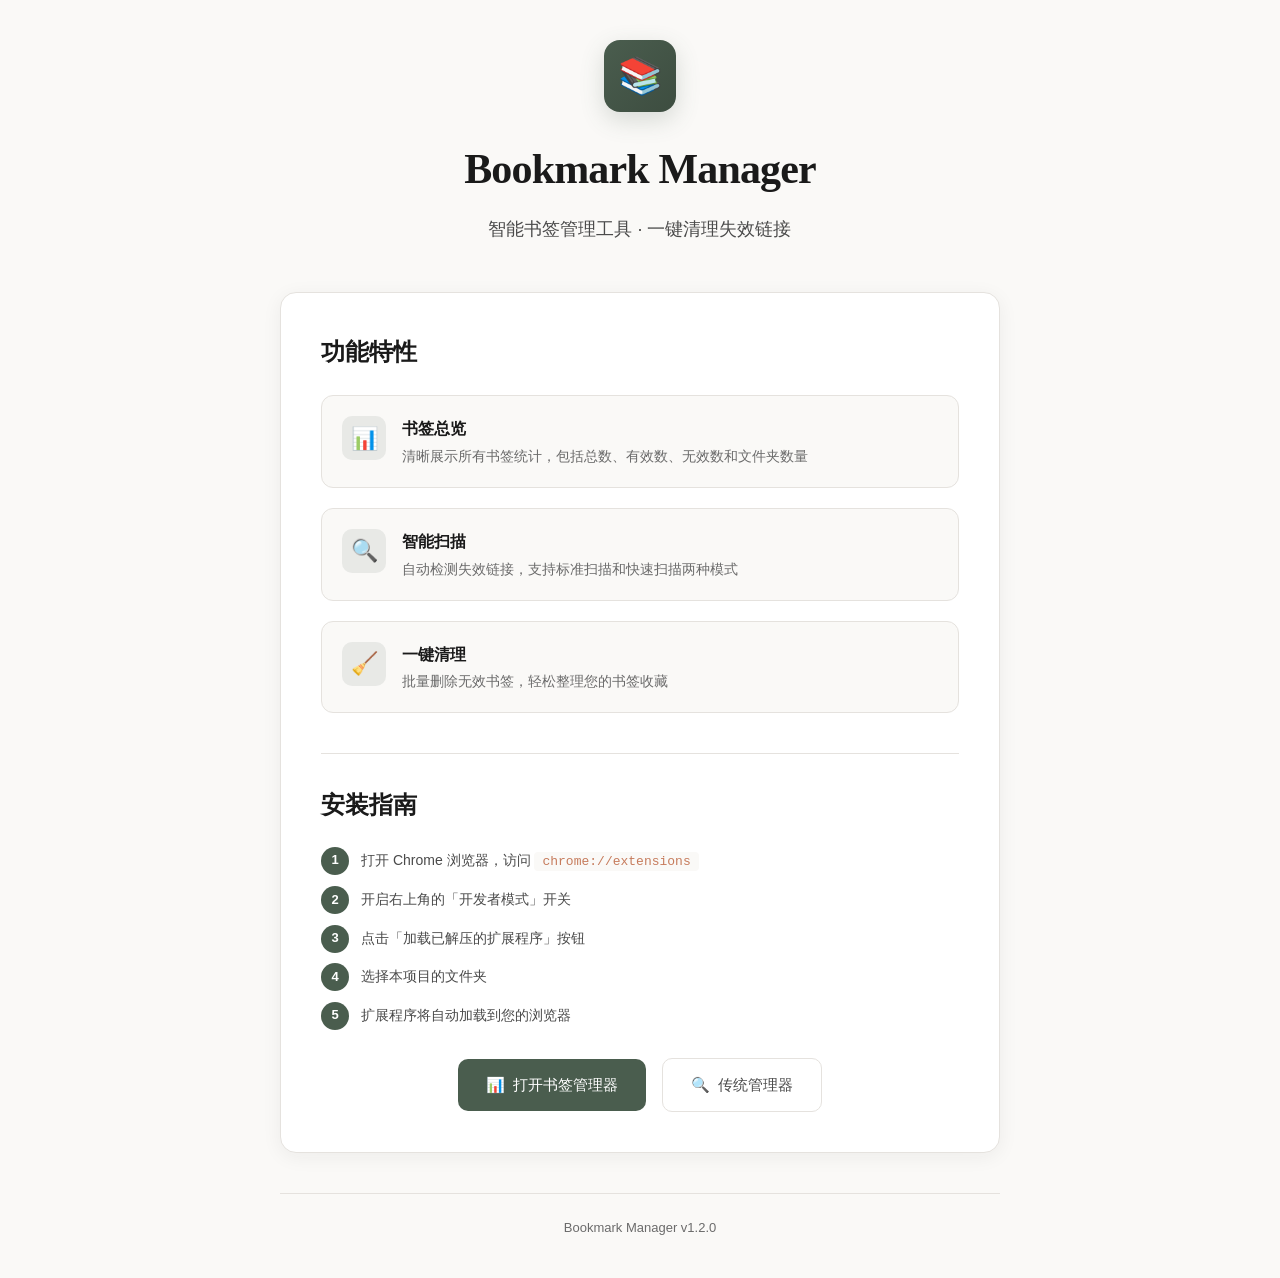
==== index.html @ 670c82a8 "Initial commit" ====
<!DOCTYPE html>
<html lang="zh-CN">
<head>
  <meta charset="UTF-8">
  <meta name="viewport" content="width=device-width, initial-scale=1.0">
  <title>Bookmark Manager - Chrome Extension</title>
  <style>
    :root {
      --color-primary: #4A5D4E;
      --color-accent: #C67B5C;
      --bg-warm: #FAF9F7;
      --bg-card: #FFFFFF;
      --text-primary: #1A1A1A;
      --text-secondary: #4A4A4A;
      --text-muted: #6B6B6B;
      --border-light: #E5E2DE;
      --shadow-md: 0 4px 20px rgba(26, 26, 26, 0.06);
    }
    
    * {
      margin: 0;
      padding: 0;
      box-sizing: border-box;
    }
    
    body {
      font-family: -apple-system, BlinkMacSystemFont, "Segoe UI", "PingFang SC",
        "Hiragino Sans GB", "Microsoft YaHei", "Noto Sans SC", sans-serif;
      background-color: var(--bg-warm);
      color: var(--text-primary);
      line-height: 1.6;
      min-height: 100vh;
      display: flex;
      align-items: center;
      justify-content: center;
      padding: 40px 20px;
    }
    
    .container {
      max-width: 720px;
      width: 100%;
    }
    
    .hero {
      text-align: center;
      margin-bottom: 48px;
    }
    
    .logo {
      width: 72px;
      height: 72px;
      background: linear-gradient(135deg, var(--color-primary), #3d4d40);
      border-radius: 16px;
      display: flex;
      align-items: center;
      justify-content: center;
      margin: 0 auto 24px;
      font-size: 36px;
      box-shadow: 0 8px 24px rgba(74, 93, 78, 0.2);
    }
    
    h1 {
      font-family: Georgia, "Times New Roman", "Songti SC", "STSong", serif;
      font-size: 42px;
      font-weight: 600;
      color: var(--text-primary);
      margin-bottom: 12px;
      letter-spacing: -0.02em;
    }
    
    .tagline {
      font-size: 18px;
      color: var(--text-secondary);
      font-weight: 400;
    }
    
    .card {
      background: var(--bg-card);
      border-radius: 16px;
      padding: 40px;
      box-shadow: var(--shadow-md);
      border: 1px solid var(--border-light);
    }
    
    .section-title {
      font-family: Georgia, "Times New Roman", "Songti SC", "STSong", serif;
      font-size: 24px;
      font-weight: 600;
      margin-bottom: 24px;
      color: var(--text-primary);
    }
    
    .features {
      display: grid;
      gap: 20px;
      margin-bottom: 40px;
    }
    
    .feature {
      display: flex;
      align-items: flex-start;
      gap: 16px;
      padding: 20px;
      background: var(--bg-warm);
      border-radius: 12px;
      border: 1px solid var(--border-light);
      transition: transform 0.2s, box-shadow 0.2s;
    }
    
    .feature:hover {
      transform: translateY(-2px);
      box-shadow: 0 4px 12px rgba(0,0,0,0.05);
    }
    
    .feature-icon {
      width: 44px;
      height: 44px;
      background: rgba(74, 93, 78, 0.1);
      border-radius: 10px;
      display: flex;
      align-items: center;
      justify-content: center;
      font-size: 22px;
      flex-shrink: 0;
    }
    
    .feature-content h3 {
      font-size: 16px;
      font-weight: 600;
      margin-bottom: 4px;
      color: var(--text-primary);
    }
    
    .feature-content p {
      font-size: 14px;
      color: var(--text-muted);
      line-height: 1.5;
    }
    
    .install-section {
      margin-top: 32px;
      padding-top: 32px;
      border-top: 1px solid var(--border-light);
    }
    
    .install-steps {
      list-style: none;
      counter-reset: step;
    }
    
    .install-steps li {
      position: relative;
      padding-left: 40px;
      margin-bottom: 16px;
      font-size: 14px;
      color: var(--text-secondary);
    }
    
    .install-steps li::before {
      counter-increment: step;
      content: counter(step);
      position: absolute;
      left: 0;
      top: -2px;
      width: 28px;
      height: 28px;
      background: var(--color-primary);
      color: white;
      border-radius: 50%;
      display: flex;
      align-items: center;
      justify-content: center;
      font-size: 13px;
      font-weight: 600;
    }
    
    code {
      background: var(--bg-warm);
      padding: 2px 8px;
      border-radius: 4px;
      font-family: 'SF Mono', Monaco, monospace;
      font-size: 13px;
      color: var(--color-accent);
    }
    
    .cta {
      text-align: center;
      margin-top: 32px;
    }
    
    .btn {
      display: inline-flex;
      align-items: center;
      gap: 8px;
      padding: 14px 28px;
      background: var(--color-primary);
      color: white;
      text-decoration: none;
      border-radius: 10px;
      font-weight: 500;
      font-size: 15px;
      transition: all 0.2s;
      border: none;
      cursor: pointer;
    }
    
    .btn:hover {
      background: #3d4d40;
      transform: translateY(-1px);
      box-shadow: 0 4px 12px rgba(74, 93, 78, 0.3);
    }
    
    .btn-secondary {
      background: transparent;
      color: var(--text-secondary);
      border: 1px solid var(--border-light);
      margin-left: 12px;
    }
    
    .btn-secondary:hover {
      background: var(--bg-warm);
      color: var(--text-primary);
    }
    
    .footer {
      text-align: center;
      margin-top: 40px;
      padding-top: 24px;
      border-top: 1px solid var(--border-light);
    }
    
    .version {
      font-size: 13px;
      color: var(--text-muted);
    }
    
    @media (max-width: 640px) {
      h1 { font-size: 32px; }
      .card { padding: 24px; }
      .btn { width: 100%; justify-content: center; }
      .btn-secondary { margin-left: 0; margin-top: 12px; }
    }
  </style>
</head>
<body>
  <div class="container">
    <header class="hero">
      <div class="logo">📚</div>
      <h1>Bookmark Manager</h1>
      <p class="tagline">智能书签管理工具 · 一键清理失效链接</p>
    </header>
    
    <main class="card">
      <h2 class="section-title">功能特性</h2>
      
      <div class="features">
        <div class="feature">
          <div class="feature-icon">📊</div>
          <div class="feature-content">
            <h3>书签总览</h3>
            <p>清晰展示所有书签统计，包括总数、有效数、无效数和文件夹数量</p>
          </div>
        </div>
        
        <div class="feature">
          <div class="feature-icon">🔍</div>
          <div class="feature-content">
            <h3>智能扫描</h3>
            <p>自动检测失效链接，支持标准扫描和快速扫描两种模式</p>
          </div>
        </div>
        
        <div class="feature">
          <div class="feature-icon">🧹</div>
          <div class="feature-content">
            <h3>一键清理</h3>
            <p>批量删除无效书签，轻松整理您的书签收藏</p>
          </div>
        </div>
      </div>
      
      <section class="install-section">
        <h2 class="section-title">安装指南</h2>
        <ol class="install-steps">
          <li>打开 Chrome 浏览器，访问 <code>chrome://extensions</code></li>
          <li>开启右上角的「开发者模式」开关</li>
          <li>点击「加载已解压的扩展程序」按钮</li>
          <li>选择本项目的文件夹</li>
          <li>扩展程序将自动加载到您的浏览器</li>
        </ol>
      </section>
      
      <div class="cta">
        <a href="profile.html" class="btn">
          <span>📊</span>
          <span>打开书签管理器</span>
        </a>
        <a href="bookmark-manager.html" class="btn btn-secondary">
          <span>🔍</span>
          <span>传统管理器</span>
        </a>
      </div>
    </main>
    
    <footer class="footer">
      <p class="version">Bookmark Manager v1.2.0</p>
    </footer>
  </div>
</body>
</html>
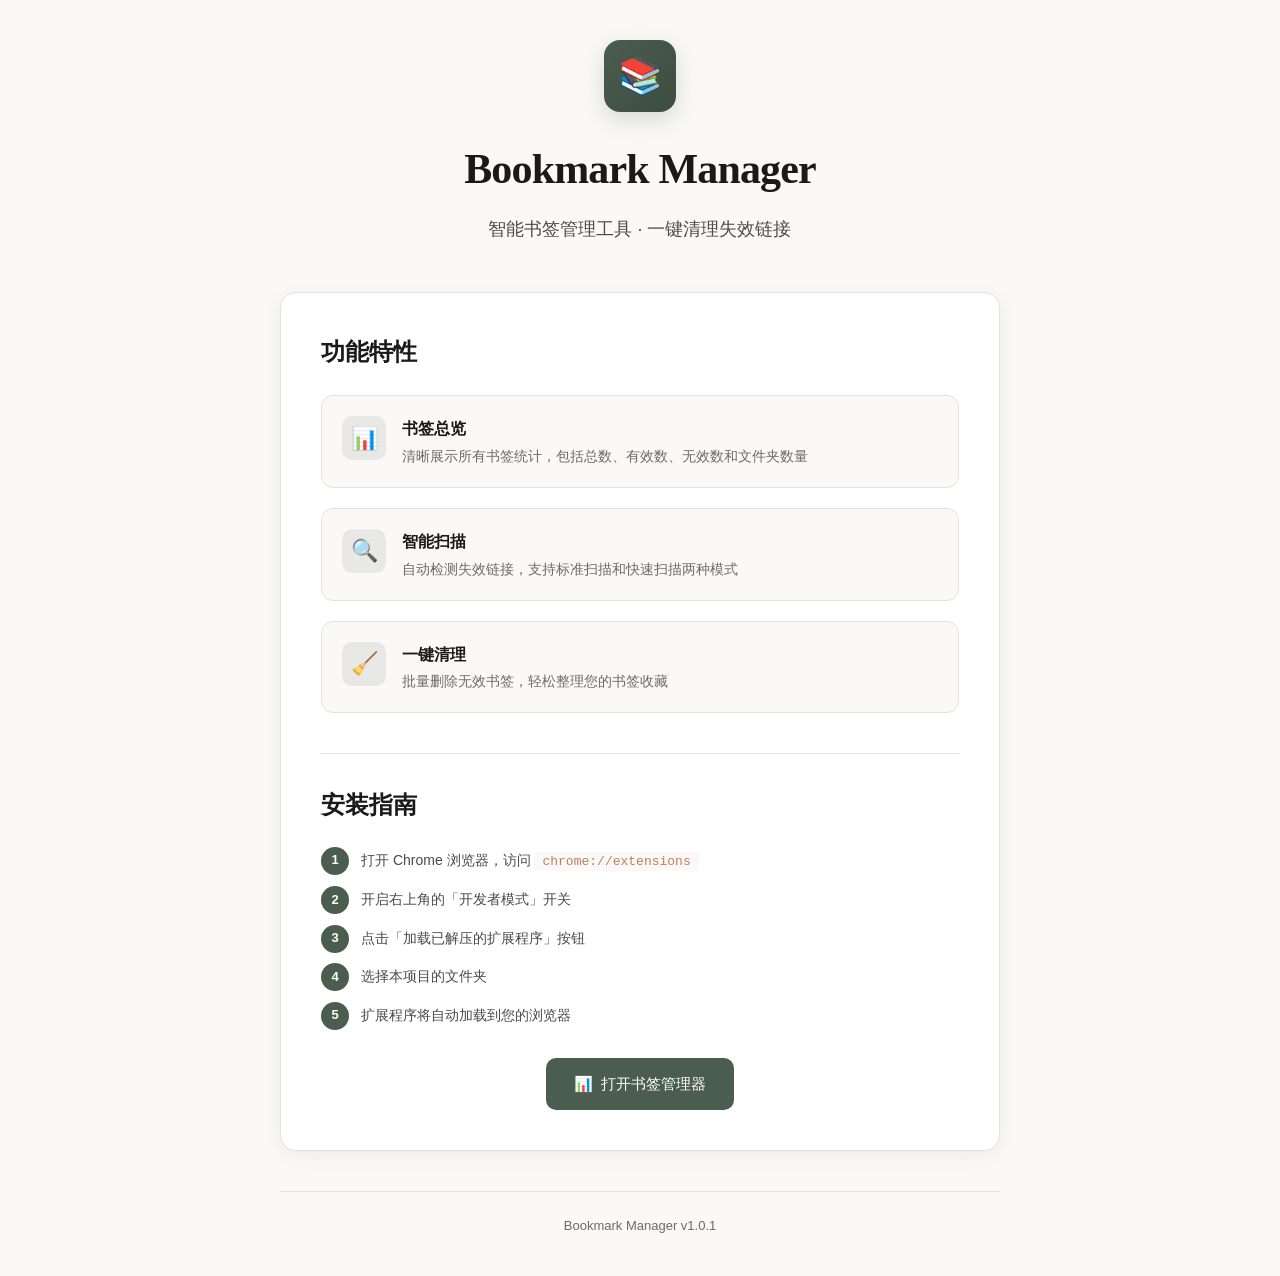
==== commit 57f50c7a: "Perf: O(n) selection & lazy stats, event delegation, full undo coverage, UX polish Performance - Bat" ====
--- a/index.html
+++ b/index.html
@@ -295,15 +295,11 @@
           <span>📊</span>
           <span>打开书签管理器</span>
         </a>
-        <a href="bookmark-manager.html" class="btn btn-secondary">
-          <span>🔍</span>
-          <span>传统管理器</span>
-        </a>
       </div>
     </main>
-    
+
     <footer class="footer">
-      <p class="version">Bookmark Manager v1.2.0</p>
+      <p class="version">Bookmark Manager v1.0.1</p>
     </footer>
   </div>
 </body>
